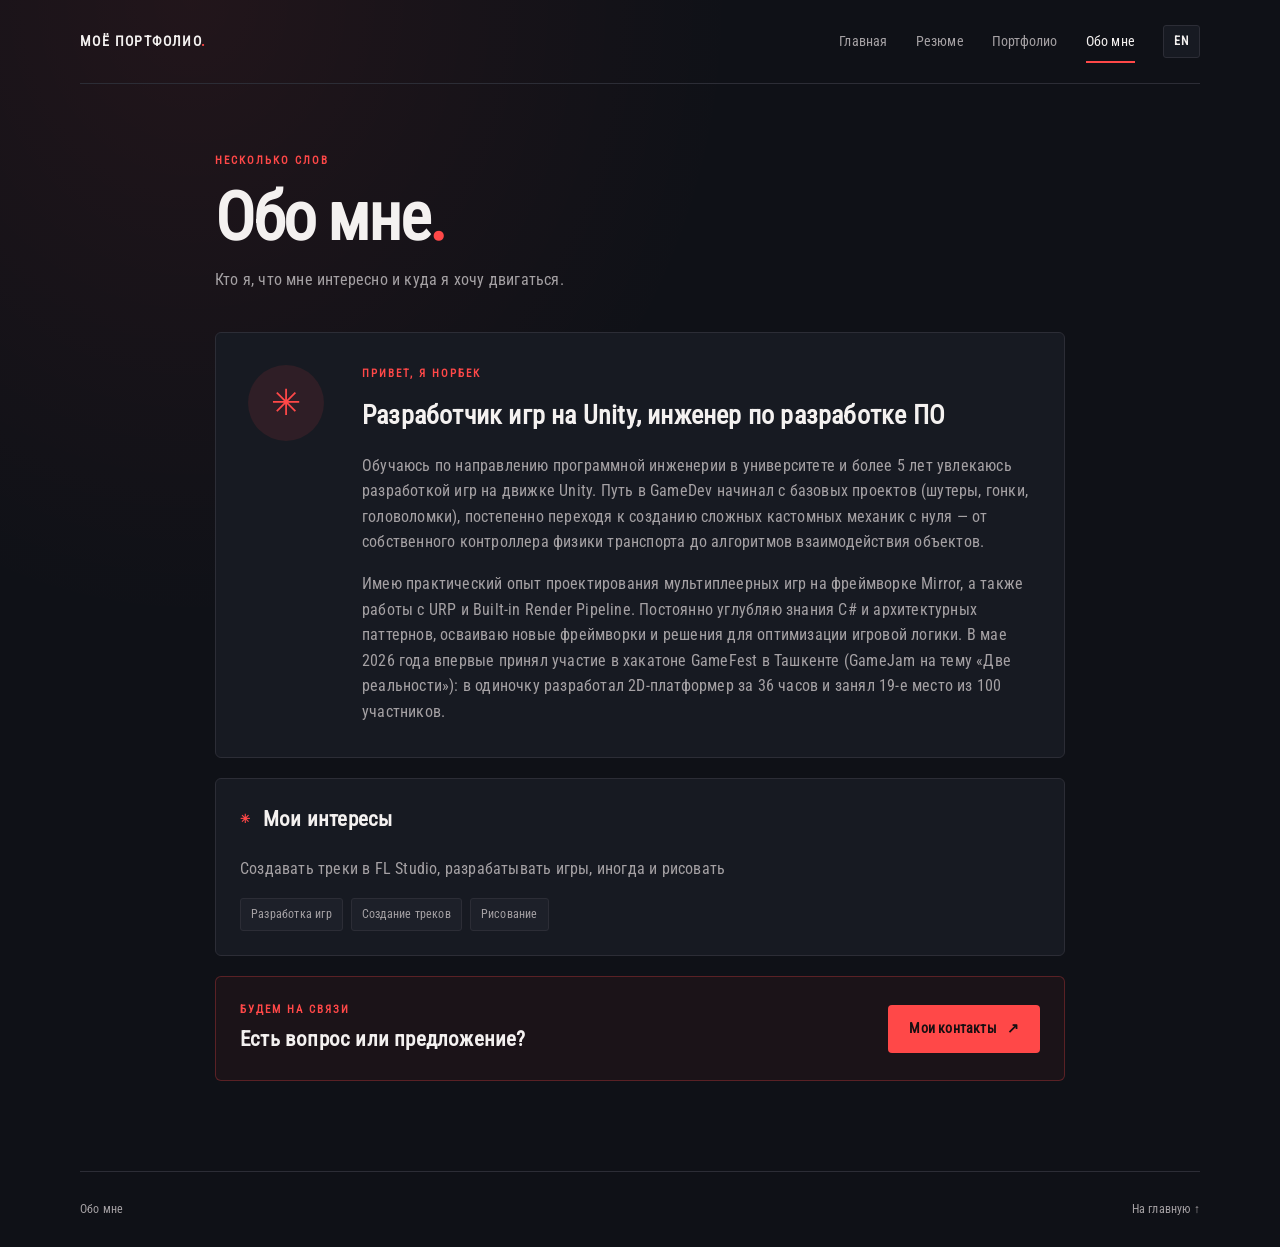
==== about.html @ f1559e3a "updated" ====
<!DOCTYPE html>
<html lang="ru">

<head>
    <meta charset="UTF-8">
    <meta name="viewport" content="width=device-width, initial-scale=1.0">
    <meta name="description" content="Немного обо мне" data-i18n-content="about.metaDescription">
    <title data-i18n="about.title">Обо мне — Моё портфолио</title>
    <link rel="stylesheet" href="style.css">
    <script src="language.js" defer></script>
</head>

<body>
    <header class="site-header">
        <a class="brand" href="index.html"><span data-i18n="common.brand">МОЁ ПОРТФОЛИО</span><span>.</span></a>
        <nav class="site-nav" aria-label="Основная навигация" data-i18n-aria-label="common.navigation">
            <a href="index.html" data-i18n="common.home">Главная</a>
            <a href="resume.html" data-i18n="common.resume">Резюме</a>
            <a href="portfolio.html" data-i18n="common.portfolio">Портфолио</a>
            <a class="active" href="about.html" aria-current="page" data-i18n="common.about">Обо мне</a>
            <button class="language-toggle" type="button" data-language-toggle
                data-i18n="language.button" data-i18n-aria-label="language.switchToEnglish">EN</button>
        </nav>
    </header>

    <main class="page-main about-main">
        <div class="page-heading">
            <p class="eyebrow" data-i18n="about.eyebrow">НЕСКОЛЬКО СЛОВ</p>
            <h1><span data-i18n="about.heading">Обо мне</span><span>.</span></h1>
            <p data-i18n="about.intro">Кто я, что мне интересно и куда я хочу двигаться.</p>
        </div>

        <section class="about-card">
            <div class="about-mark" aria-hidden="true">✳</div>
            <div>
                <p class="eyebrow" data-i18n="about.greeting">ПРИВЕТ, Я НОРБЕК</p>
                <h2 data-i18n="about.role">Разработчик игр на Unity, Инженер по разработке ПО</h2>
                <p class="about-copy" data-i18n="about.paragraphOne">Обучаюсь по направлению программной инженерии в университете и более 5 лет увлекаюсь разработкой игр на движке Unity. Путь в GameDev начинал с базовых проектов (шутеры, гонки, головоломки), постепенно переходя к созданию сложных кастомных механик с нуля - от собственного контроллера физики транспорта до алгоритмов взаимодействия объектов.</p>
                <p class="about-copy" data-i18n="about.paragraphTwo">Имею практический опыт проектирования мультиплеерных игр на фреймворке Mirror, а также работы с URP и Built-in Render Pipeline. Постоянно углубляю знания C# и архитектурных паттернов, осваиваю новые фреймворки и решения для оптимизации игровой логики. В мае 2026 года впервые принял участие в хакатоне GameFest в Ташкенте (GameJam на тему «Две реальности»): в одиночку разработал 2D-платформер за 36 часов и занял 19-е место из 100 участников.</p>
            </div>
        </section>

        <section class="content-card interests-card">
            <h2><span class="section-number">✳</span> <span data-i18n="about.interests">Мои интересы</span></h2>
            <p class="muted" data-i18n="about.interestsDescription">Создавать треки в FL Studio, разрабатывать игры, иногда и рисовать</p>
            <div class="tag-list">
                <span data-i18n="about.interestGames">[Разработка игр]</span>
                <span data-i18n="about.interestMusic">[Создание треков]</span>
                <span data-i18n="about.interestDrawing">[Рисование]</span>
            </div>
        </section>

        <section class="contact-banner">
            <div>
                <p class="eyebrow" data-i18n="about.contactEyebrow">БУДЕМ НА СВЯЗИ</p>
                <h2 data-i18n="about.contactHeading">Есть вопрос или предложение?</h2>
            </div>
            <a class="button button-primary" href="resume.html"><span data-i18n="about.contactsButton">Мои контакты</span> <span aria-hidden="true">↗</span></a>
        </section>
    </main>

    <footer class="site-footer">
        <span data-i18n="common.about">Обо мне</span>
        <a href="index.html" data-i18n="common.backHome">На главную ↑</a>
    </footer>
</body>

</html>
---- style.css ----
@font-face {
    font-family: "MyFont";
    src: url("fonts/RobotoCondensed-Regular.ttf") format("opentype");
    font-display: swap;
}

:root {
    color-scheme: dark;
    --background: #0f1117;
    --surface: #171a22;
    --surface-light: #1d2029;
    --text: #f4f1f0;
    --muted: #a5a1a4;
    --accent: #ff4848;
    --line: #2c2d36;
}

* {
    box-sizing: border-box;
}

html {
    min-width: 320px;
    scroll-behavior: smooth;
}

body {
    min-height: 100vh;
    margin: 0;
    display: flex;
    flex-direction: column;
    background:
        radial-gradient(ellipse at 15% 0%, rgb(255 72 72 / 8%), transparent 34rem),
        var(--background);
    color: var(--text);
    font-family: "MyFont", Arial, sans-serif;
    font-size: 16px;
    letter-spacing: 0.2px;
    line-height: 1.6;
}

a {
    color: inherit;
}

.site-header,
.site-footer {
    width: min(1120px, calc(100% - 48px));
    margin: 0 auto;
}

.site-header {
    min-height: 84px;
    display: flex;
    align-items: center;
    justify-content: space-between;
    gap: 28px;
    border-bottom: 1px solid var(--line);
}

.brand {
    color: var(--text);
    font-size: 14px;
    font-weight: 700;
    letter-spacing: 1.4px;
    text-decoration: none;
    white-space: nowrap;
}

.brand > span:last-child,
.page-heading h1 > span:last-child,
.hero h1 > span:last-child {
    color: var(--accent);
}

.site-nav {
    display: flex;
    align-items: center;
    flex-wrap: wrap;
    gap: 8px 28px;
}

.site-nav a {
    padding: 8px 0;
    color: var(--muted);
    font-size: 14px;
    text-decoration: none;
    transition: color 160ms ease;
}

.site-nav a:hover,
.site-nav a.active {
    color: var(--text);
}

.site-nav a.active {
    box-shadow: 0 2px 0 var(--accent);
}

.language-toggle {
    padding: 6px 10px;
    border: 1px solid var(--line);
    border-radius: 3px;
    background: var(--surface);
    color: var(--text);
    cursor: pointer;
    font: inherit;
    font-size: 12px;
    font-weight: 700;
    letter-spacing: 1px;
    transition: border-color 160ms ease, color 160ms ease;
}

.language-toggle:hover,
.language-toggle:focus-visible {
    border-color: var(--accent);
    color: var(--accent);
}

.home-main,
.page-main {
    width: min(1000px, calc(100% - 48px));
    margin: 0 auto;
    flex: 1;
}

.home-main {
    display: flex;
    min-height: 620px;
    align-items: center;
    justify-content: space-between;
    gap: 48px;
}

.hero {
    max-width: 650px;
    padding: 88px 0;
}

.eyebrow {
    margin: 0 0 12px;
    color: var(--accent);
    font-size: 11px;
    font-weight: 700;
    letter-spacing: 2px;
}

.hero h1,
.page-heading h1 {
    margin: 0;
    font-size: clamp(48px, 8vw, 82px);
    font-weight: 700;
    letter-spacing: -2px;
    line-height: 1.08;
}

.hero-copy {
    max-width: 530px;
    margin: 24px 0 32px;
    color: var(--muted);
    font-size: 18px;
}

.button-row {
    display: flex;
    flex-wrap: wrap;
    gap: 12px;
}

.button {
    min-height: 48px;
    display: inline-flex;
    align-items: center;
    justify-content: center;
    gap: 10px;
    padding: 0 20px;
    border: 1px solid transparent;
    border-radius: 4px;
    font-size: 14px;
    font-weight: 700;
    text-decoration: none;
    transition: transform 160ms ease, background 160ms ease;
}

.button:hover {
    transform: translateY(-2px);
}

.button-primary {
    background: var(--accent);
    color: #160f11;
}

.button-primary:hover {
    background: #ff6969;
}

.button-secondary {
    border-color: var(--line);
    background: var(--surface);
    color: var(--text);
}

.home-note {
    width: 230px;
    flex: 0 0 230px;
    padding: 24px;
    border: 1px solid var(--line);
    border-radius: 6px;
    background: rgb(23 26 34 / 78%);
}

.note-mark {
    color: var(--accent);
    font-size: 26px;
}

.home-note p {
    margin: 10px 0 0;
    color: var(--muted);
    font-size: 14px;
}

.page-main {
    padding: 68px 0 90px;
}

.page-heading {
    margin-bottom: 40px;
}

.page-heading h1 {
    font-size: clamp(44px, 7vw, 66px);
}

.page-heading>p:last-child {
    margin: 14px 0 0;
    color: var(--muted);
}

.profile-card,
.content-card,
.project-card,
.about-card {
    border: 1px solid var(--line);
    border-radius: 6px;
    background: var(--surface);
}

.profile-card {
    display: flex;
    align-items: center;
    gap: 22px;
    padding: 26px;
    margin-bottom: 20px;
}

.avatar-placeholder {
    width: 74px;
    height: 74px;
    display: grid;
    flex: 0 0 74px;
    place-items: center;
    border: 1px solid rgb(255 72 72 / 40%);
    border-radius: 50%;
    background: rgb(255 72 72 / 9%);
    color: var(--accent);
    font-size: 24px;
}

.profile-intro {
    flex: 1;
}

.profile-intro .eyebrow {
    margin-bottom: 3px;
}

.profile-intro h2,
.content-card h2,
.project-info h2,
.about-card h2,
.contact-banner h2 {
    margin: 0;
    font-size: 21px;
}

.profile-intro>p:last-child {
    margin: 4px 0 0;
    color: var(--muted);
}

.text-link {
    color: var(--accent);
    font-size: 13px;
    font-weight: 700;
    text-decoration: none;
    white-space: nowrap;
}

.text-link:hover {
    color: #ff8585;
}

.resume-grid {
    display: grid;
    grid-template-columns: repeat(2, minmax(0, 1fr));
    gap: 20px;
}

.content-card {
    padding: 24px;
}

.content-card h2 {
    display: flex;
    align-items: center;
    gap: 12px;
    margin-bottom: 20px;
}

.section-number {
    color: var(--accent);
    font-size: 12px;
    letter-spacing: 1px;
}

.detail-list {
    display: grid;
    gap: 14px;
    margin: 0;
}

.detail-list>div {
    display: grid;
    grid-template-columns: minmax(110px, 0.7fr) 1.3fr;
    gap: 12px;
    padding-bottom: 12px;
    border-bottom: 1px solid var(--line);
}

.detail-list>div:last-child {
    padding-bottom: 0;
    border-bottom: 0;
}

.detail-list dt,
.muted {
    color: var(--muted);
}

.detail-list dd {
    margin: 0;
    overflow-wrap: anywhere;
}

.detail-list a {
    color: var(--text);
}

.timeline-item {
    position: relative;
    padding-left: 20px;
    border-left: 1px solid var(--line);
}

.timeline-dot {
    position: absolute;
    top: 7px;
    left: -5px;
    width: 9px;
    height: 9px;
    border-radius: 50%;
    background: var(--accent);
}

.timeline-item p {
    margin: 0 0 5px;
}

.timeline-item h3,
.empty-state h3 {
    margin: 0 0 4px;
    font-size: 16px;
}

.timeline-item p:last-child,
.empty-state p {
    margin: 0;
    color: var(--muted);
    font-size: 14px;
}

.empty-state {
    display: flex;
    align-items: flex-start;
    gap: 14px;
}

.empty-state>span {
    color: var(--accent);
    font-size: 20px;
}

.tag-list {
    display: flex;
    flex-wrap: wrap;
    gap: 8px;
    margin-top: 16px;
}

.tag-list span,
.project-tech {
    padding: 6px 10px;
    border: 1px solid var(--line);
    border-radius: 3px;
    background: var(--surface-light);
    color: var(--muted);
    font-size: 12px;
}

.project-grid {
    display: grid;
    grid-template-columns: repeat(2, minmax(0, 1fr));
    gap: 20px;
}

.project-card {
    overflow: hidden;
}

.project-visual {
    aspect-ratio: 16 / 9;
    min-height: 190px;
    overflow: hidden;
    background:
        radial-gradient(circle at 50% 50%, rgb(255 72 72 / 22%), transparent 45%),
        var(--surface-light);
}

.project-visual img {
    width: 100%;
    height: 100%;
    display: block;
    object-fit: cover;
}

.visual-two {
    background:
        radial-gradient(circle at 70% 35%, rgb(255 72 72 / 24%), transparent 35%),
        var(--surface-light);
}

.visual-three {
    background:
        radial-gradient(circle at 30% 65%, rgb(255 72 72 / 22%), transparent 40%),
        var(--surface-light);
}

.project-info {
    padding: 22px;
}

.project-info .eyebrow {
    margin-bottom: 5px;
}

.project-info>p:not(.eyebrow) {
    min-height: 52px;
    margin: 9px 0 18px;
    color: var(--muted);
    font-size: 14px;
}

.project-bottom {
    display: flex;
    flex-wrap: wrap;
    align-items: center;
    justify-content: space-between;
    gap: 12px;
}

.page-hint {
    margin: 24px 0 0;
    color: var(--muted);
    font-size: 13px;
}

.about-main {
    max-width: 850px;
}

.about-card {
    display: grid;
    grid-template-columns: 90px 1fr;
    gap: 24px;
    padding: 32px;
}

.about-mark {
    width: 76px;
    height: 76px;
    display: grid;
    place-items: center;
    border-radius: 50%;
    background: rgb(255 72 72 / 10%);
    color: var(--accent);
    font-size: 36px;
}

.about-card h2 {
    max-width: 600px;
    font-size: 26px;
}

.about-copy {
    margin: 16px 0 0;
    color: var(--muted);
}

.interests-card {
    margin-top: 20px;
}

.interests-card>p {
    margin: 0;
}

.contact-banner {
    display: flex;
    align-items: center;
    justify-content: space-between;
    gap: 24px;
    margin-top: 20px;
    padding: 24px;
    border: 1px solid rgb(255 72 72 / 28%);
    border-radius: 6px;
    background: rgb(255 72 72 / 5%);
}

.contact-banner .eyebrow {
    margin-bottom: 4px;
}

.site-footer {
    min-height: 76px;
    display: flex;
    align-items: center;
    justify-content: space-between;
    gap: 16px;
    border-top: 1px solid var(--line);
    color: var(--muted);
    font-size: 12px;
}

.site-footer a {
    color: var(--muted);
    text-decoration: none;
}

.site-footer a:hover {
    color: var(--text);
}

@media (max-width: 720px) {
    .site-header {
        min-height: 0;
        align-items: flex-start;
        flex-direction: column;
        gap: 12px;
        padding: 18px 0;
    }

    .site-nav {
        gap: 5px 20px;
    }

    .site-nav a {
        font-size: 13px;
    }

    .home-main {
        min-height: 0;
        align-items: stretch;
        flex-direction: column;
        gap: 0;
        padding-top: 16px;
        padding-bottom: 64px;
    }

    .hero {
        padding: 72px 0 36px;
    }

    .home-note {
        width: auto;
        flex-basis: auto;
    }

    .resume-grid,
    .project-grid {
        grid-template-columns: 1fr;
    }

    .profile-card {
        flex-wrap: wrap;
    }

    .profile-card .text-link {
        margin-left: 96px;
    }
}

@media (max-width: 480px) {

    .site-header,
    .site-footer,
    .home-main,
    .page-main {
        width: min(100% - 32px, 1000px);
    }

    .page-main {
        padding-top: 48px;
        padding-bottom: 64px;
    }

    .hero h1 {
        font-size: 54px;
    }

    .hero-copy {
        font-size: 16px;
    }

    .button-row {
        align-items: stretch;
        flex-direction: column;
    }

    .profile-card {
        align-items: flex-start;
        gap: 16px;
        padding: 20px;
    }

    .avatar-placeholder {
        width: 58px;
        height: 58px;
        flex-basis: 58px;
        font-size: 20px;
    }

    .profile-card .text-link {
        margin-left: 74px;
    }

    .content-card,
    .about-card {
        padding: 20px;
    }

    .detail-list>div {
        grid-template-columns: 1fr;
        gap: 2px;
    }

    .about-card {
        grid-template-columns: 1fr;
        gap: 18px;
    }

    .about-card h2 {
        font-size: 22px;
    }

    .contact-banner {
        align-items: flex-start;
        flex-direction: column;
    }
}
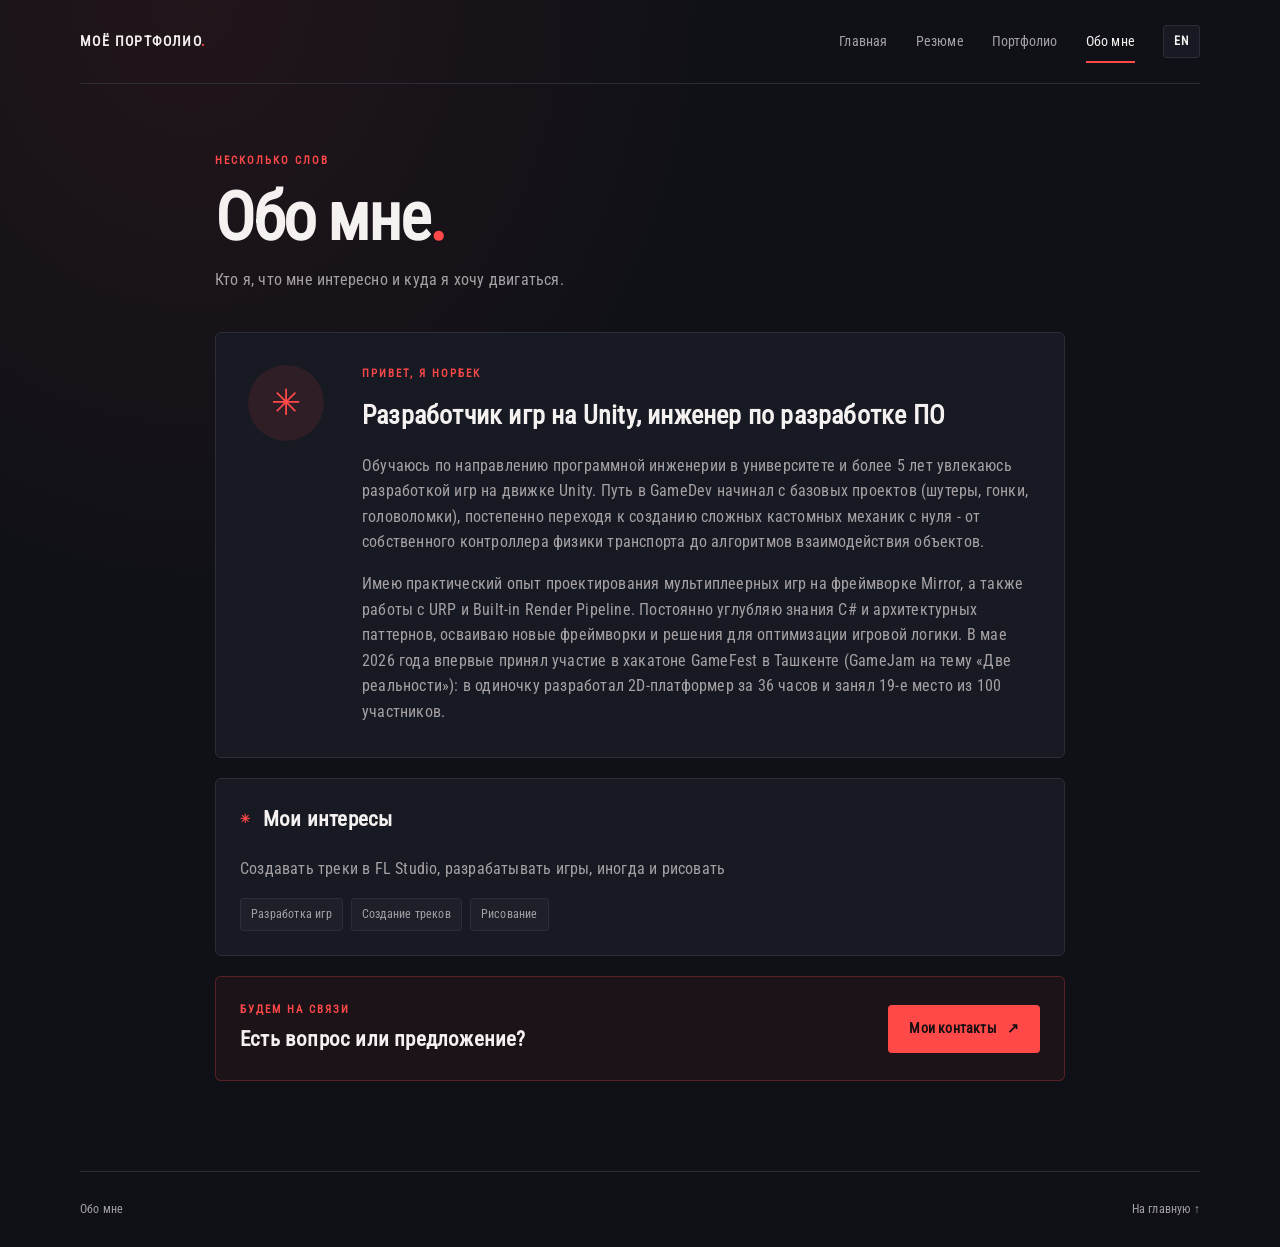
==== commit 4b5e7945: "updated 4" ====
--- a/about.html
+++ b/about.html
@@ -7,7 +7,7 @@
     <meta name="description" content="Немного обо мне" data-i18n-content="about.metaDescription">
     <title data-i18n="about.title">Обо мне — Моё портфолио</title>
     <link rel="stylesheet" href="style.css">
-    <script src="language.js" defer></script>
+    <script src="language.js?v=2" defer></script>
 </head>
 
 <body>
